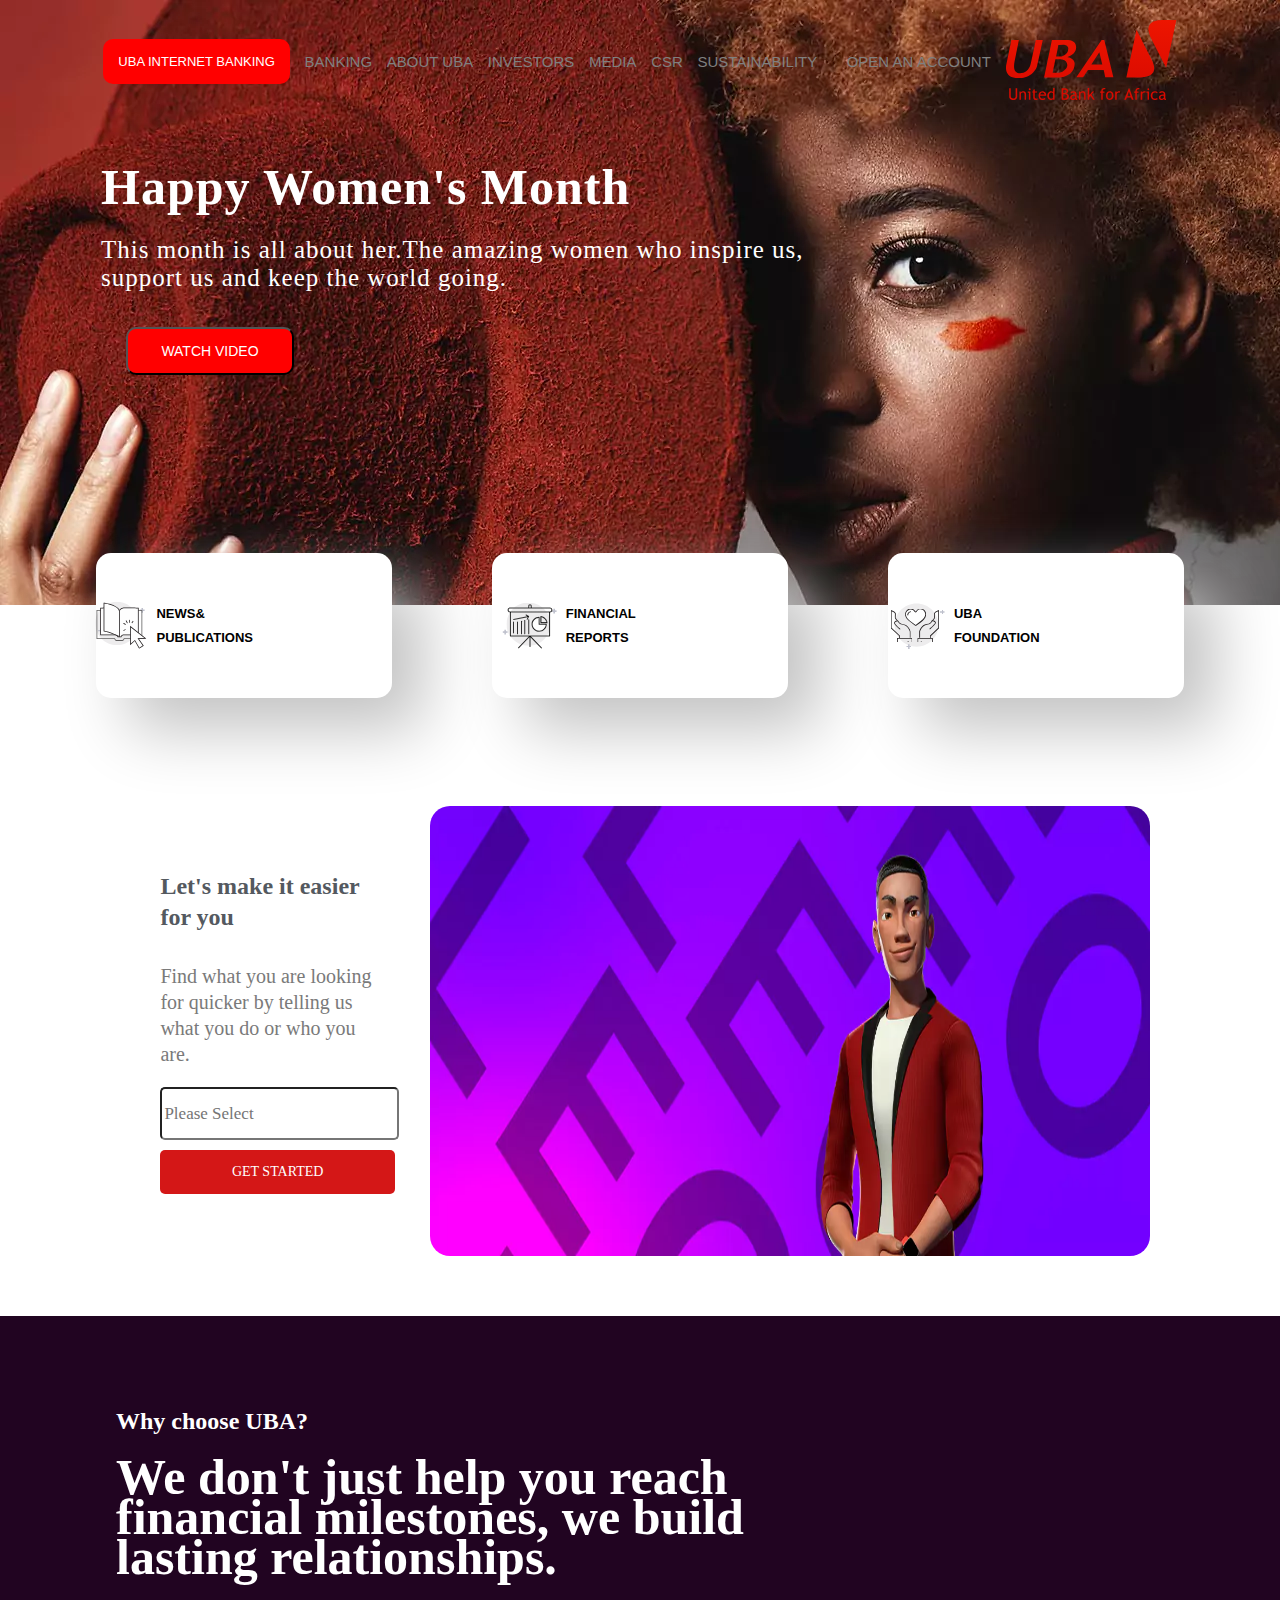
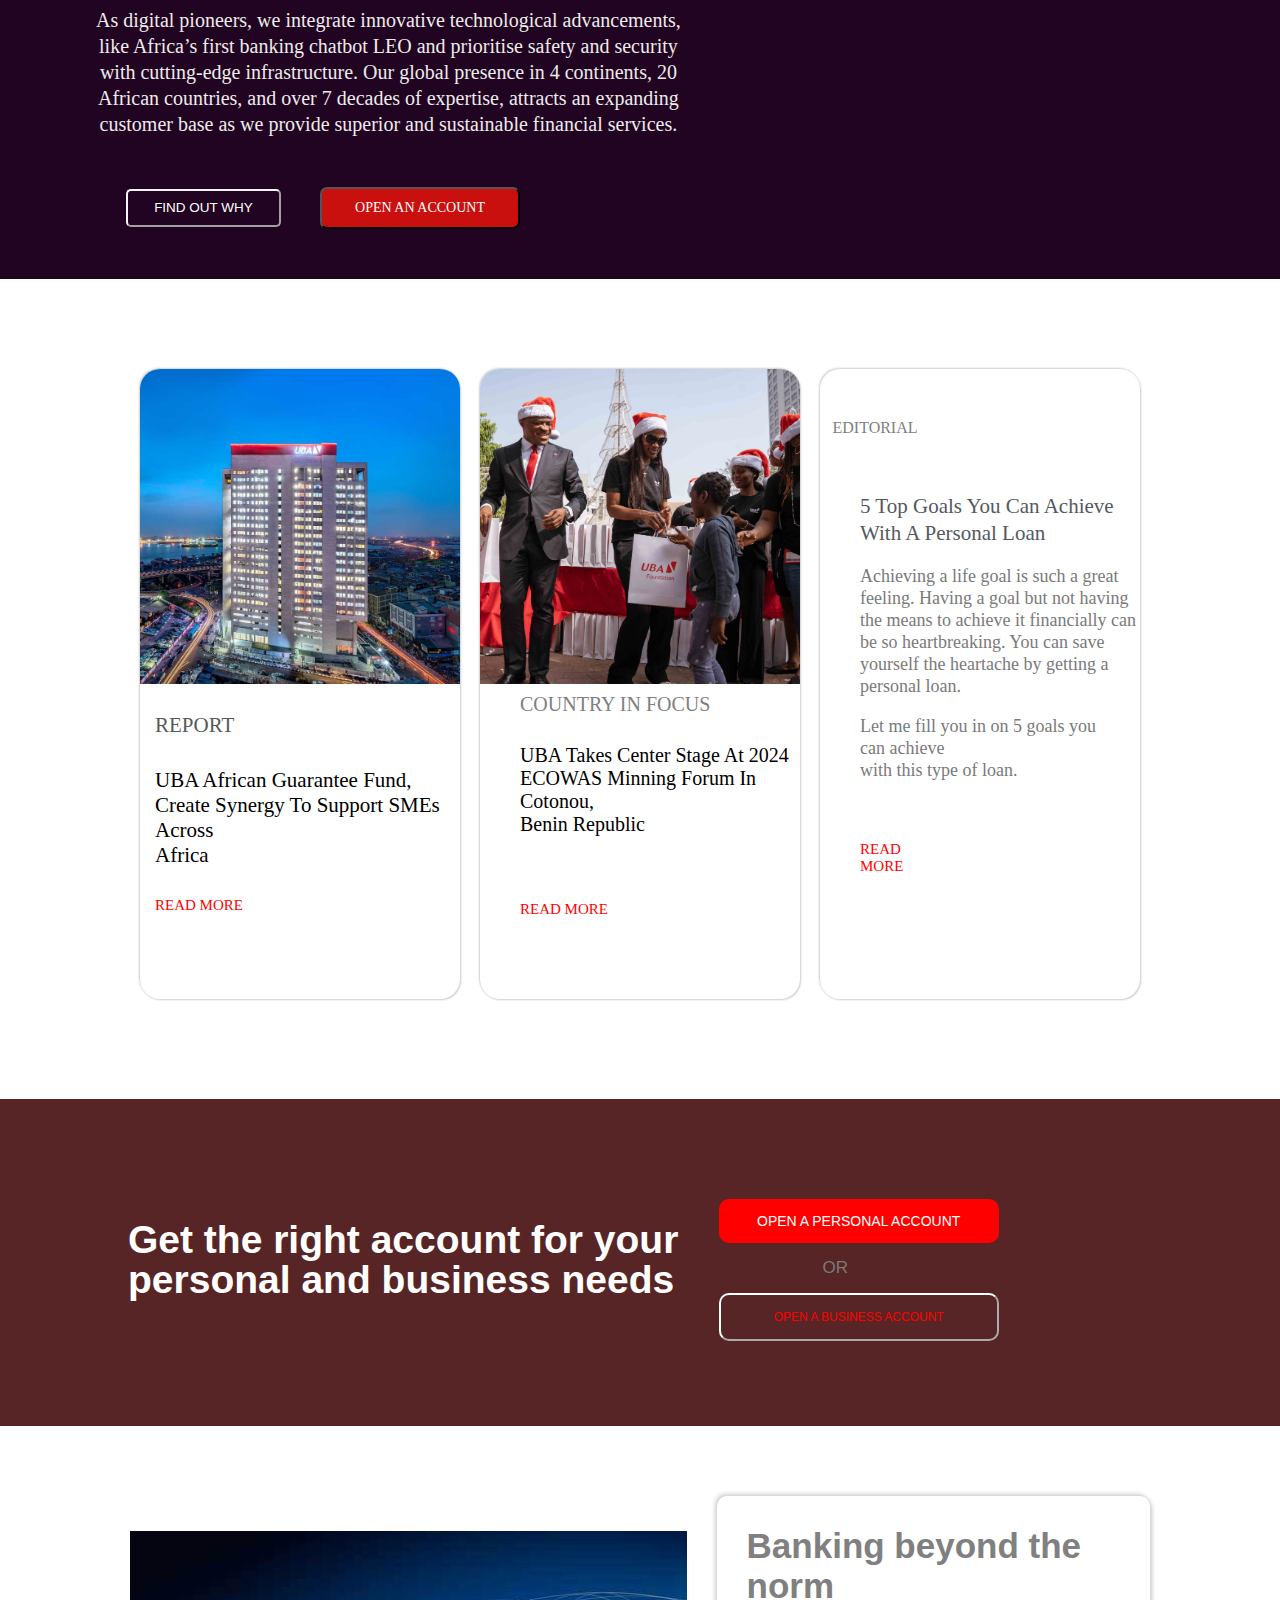
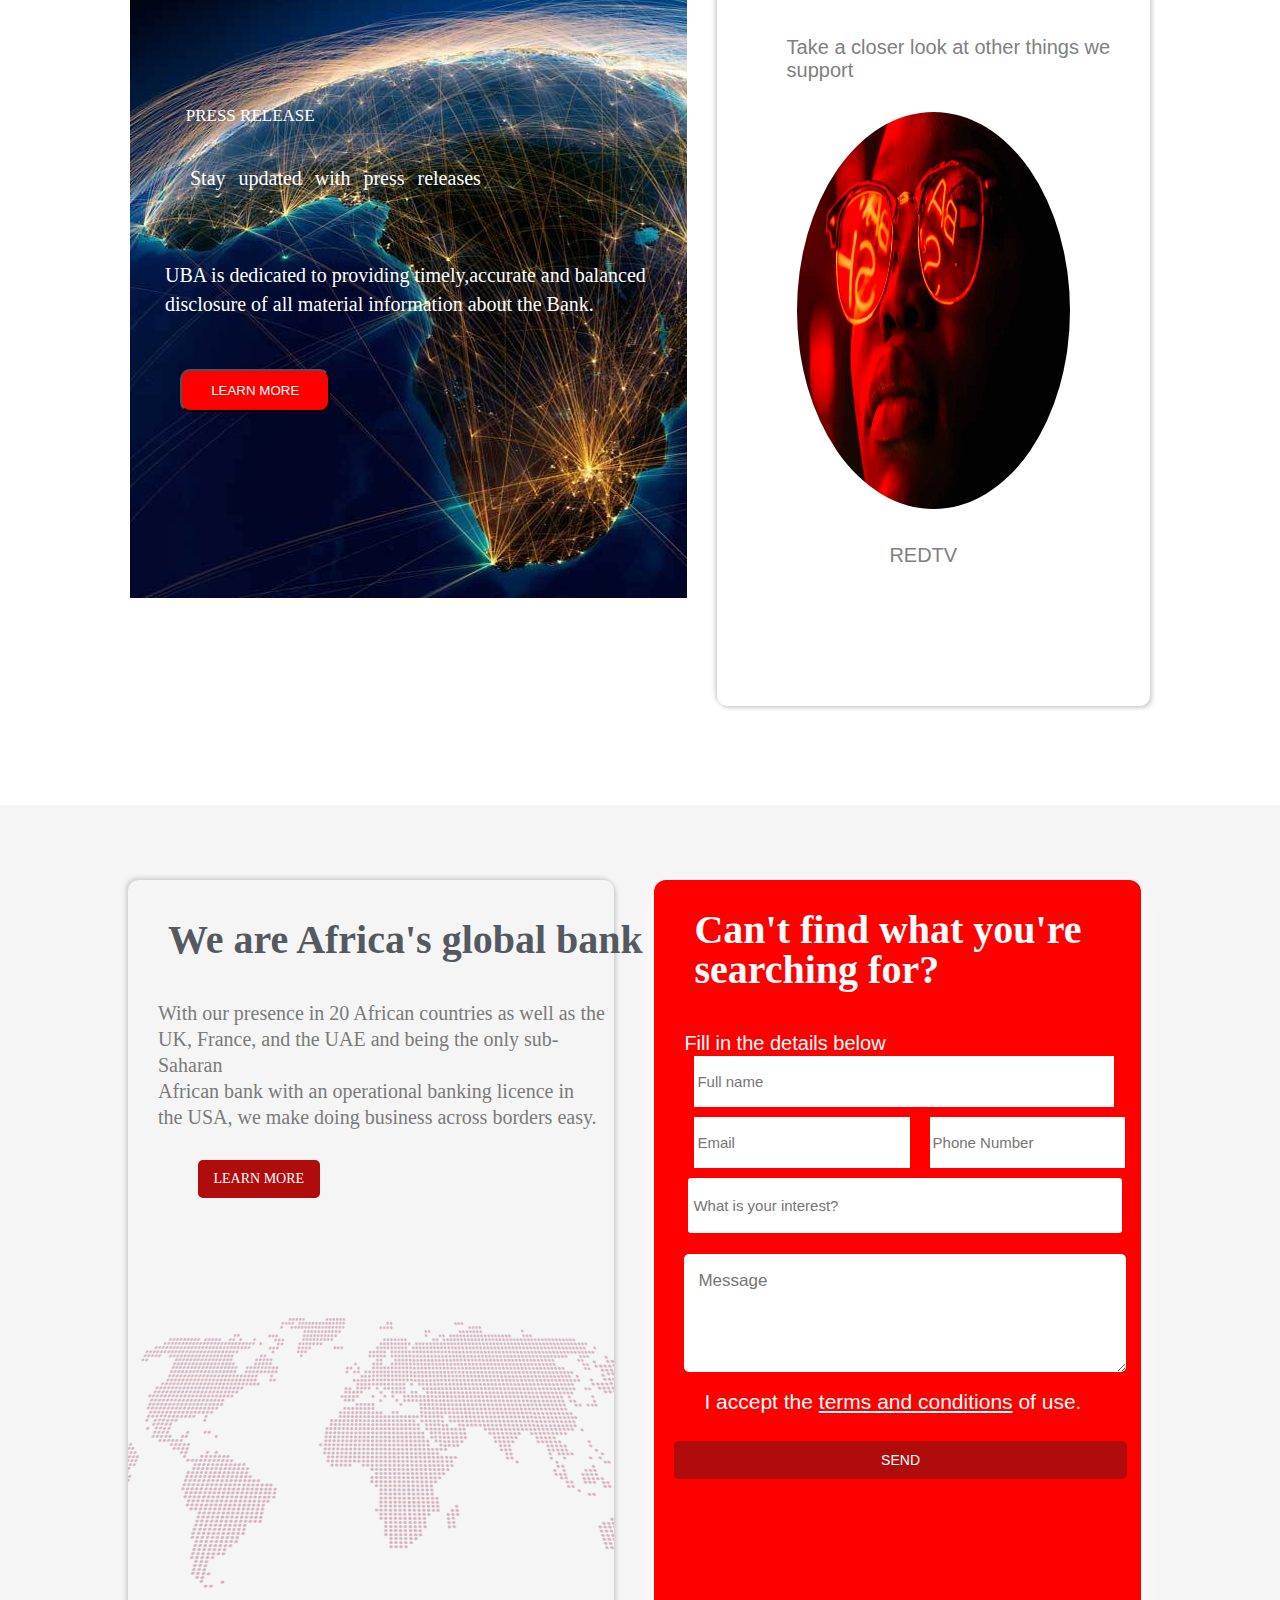
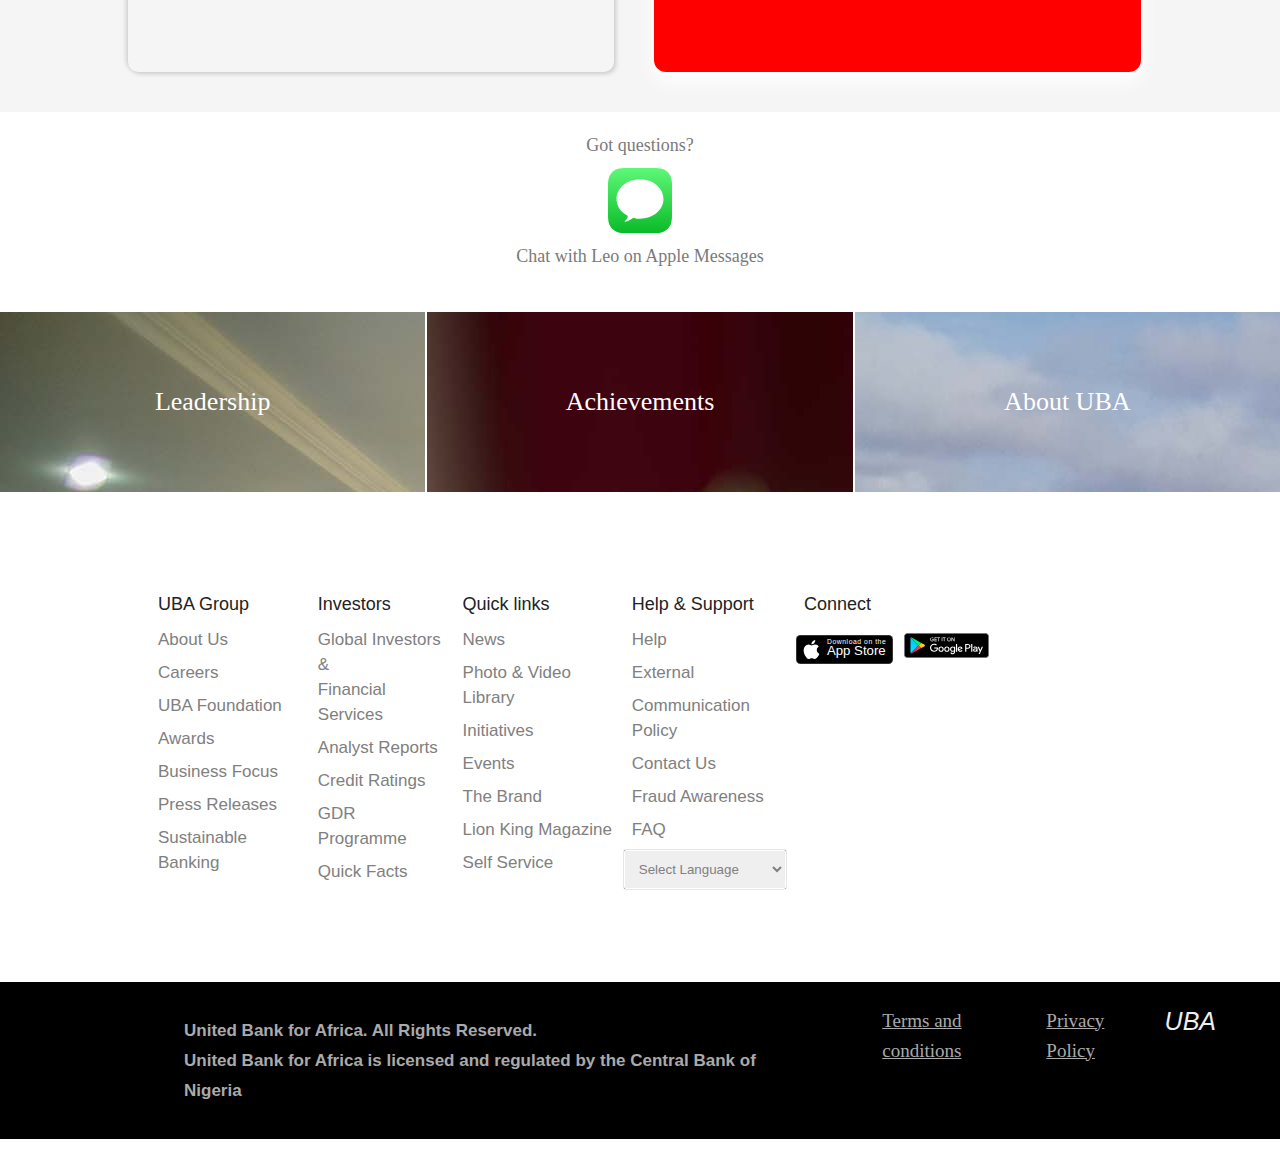
==== index.html @ 59a6efc4 "Uba Html Css full webpage" ====
<!DOCTYPE html>
<html lang="en">

<head>
    <meta charset="UTF-8">
    <meta name="viewport" content="width=device-width, initial-scale=1.0">
    <title>UBA WEBSITE</title>
      <link rel="stylesheet" href="./styles.css">
</head>


<body>
    
        <div class="container">
            <nav class="bav">
                <div class="navs">
                    <div class="internet">
                        <nav><a href="link 1"></a>UBA INTERNET BANKING</nav>
                    </div>
        
                    <div class="con1">
                        <nav><a href="link 2"></a>BANKING</nav>
                        <div class="per">
                            <p class="person">Personal Banking</p>
                            <p class="person">Digital Banking</p>
                            <p class="person">Energy Banking</p>
                            <p class="person">SME Banking</p>
                        </div>
                    </div>
        
                    <div class="con2">
                        <nav><a href="link 3"></a>ABOUT UBA</nav>
                        <div class="pop">
                            <p class="his">About UBA</p>
                            <p class="his">History</p>
                            <p class="his">Business Focus</p>
                            <p class="his">Awards and Achievements</p>
                            <p class="his">Strength and Alliances</p>
                            <p class="his">Service Charter</p>
                            <p class="his">Careers</p>
                        </div>
        
                    </div>
        
                    <div class="con3">
                        <nav><a href="link 4"></a>INVESTORS</nav>
                        <div class="pet">
                            <p class="not">Investors</p>
                            <p class="not">Global Investor services</p>
                            <p class="not">Financial Results</p>
                            <p class="not">CEO'S Overview</p>
                            <p class="not">Credit Ratings</p>
                            <p class="not">GDR Programme</p>
                        </div>
        
                    </div>
        
                    <div class="con4">
                        <nav><a href="link 5"></a>MEDIA</nav>
                        <div class="pat">
                            <p class="inn">Media</p>
                            <p class="inn">News</p>
                            <p class="inn">Blog</p>
                            <p class="inn">Press Releases</p>
                            <p class="inn">Events</p>
                        </div>
                    </div>
        
                    <div class="con6">
                        <nav><a href="link 7"></a>CSR</nav>
                        <div class="par">
                            <p class="las">Investors</p>
                            <p class="las">Global Investor services</p>
                            <p class="las">Blog</p>
                            <p class="las">Careers</p>
                            <p class="las">CEO'S Overview</CEO>
                        </div>
                    </div>
        
                    <div class="con7">
                        <nav><a href="link 8"></a>SUSTAINABILITY</nav>
                    </div>
                    <div>
                        <img src="./image/UBA Group Corporate Website _ Africa's Global Bank.html" alt="">
                    </div>
        
                    <div class="con8">
                        <nav class="tan"><a href="link 9"></a>OPEN AN ACCOUNT</nav>
                    </div>
        
                    <div><img src="./image/UBA-Logo.svg" alt=""></div>
        
                </div>
            </nav>
            <main>
                <div class="women">
                    <h1>Happy Women's Month</h1>
                    <p>This month is all about her.The amazing women who inspire us,<br>support us and keep the world going.
                    </p>
                </div>
                <button class="watch">WATCH VIDEO</button>
            </main>
        
        </div>
    <div class="grand">
        <div class="parent">
            <img src="./image/news.svg" alt="">
            <div class="news">NEWS& <br>PUBLICATIONS</div>

        </div>
        <div class="parent">
            <img src="./image/financial-reports.svg" alt="">
            <div class="news">FINANCIAL <br> REPORTS</div>
        </div>
        <div class="parent">
            <img src="./image/uba-foundation.svg" alt="">
            <div class="news">UBA <br> FOUNDATION</div>
        </div>
    </div>



    <section class="text">
        <div class="started">
            <h3>Let's make it easier for you</h3>
            <p>Find what you are looking for quicker by telling us what you do or who you are.</p>
            <input type="text" name="select" id="select" placeholder="Please Select">
            <button class="start">GET STARTED</button>
        </div>

        <div class="img">
            <img src="./image/leo-meta-verse.webp" alt="">
        </div>
    </section>

    <section>
        <div class="hero1">
            <div class="why">
                <h1>Why choose UBA?</h1>
                <h2>We don't just help you reach <br>financial milestones, we build <br> lasting relationships.</h2>
                <p>As digital pioneers, we integrate innovative technological advancements,<br> like Africa’s first
                    banking chatbot
                    LEO and
                    prioritise safety and security <br> with cutting-edge infrastructure. Our global presence in 4
                    continents, 20
                    <br> African
                    countries, and over 7 decades of expertise, attracts an expanding <br>customer base as we provide
                    superior and
                    sustainable
                    financial services.
                </p>
                <div class="buttons">
                    <button class="find">FIND OUT WHY</button>
                    <button class="open">OPEN AN ACCOUNT</button>
                </div>
            </div>
        </div>
    </section>


    <section>
        <div class="pics">
            <div class="box">
                <div class="practice">
                    <img src="./image/uba-house.jpg">
                    <p class="report">REPORT<br> <br></p>
                    <P>UBA African Guarantee Fund, Create Synergy To Support SMEs Across <br> Africa</P>
                    <p class="read">READ MORE</p>
                </div>
            </div>

            <div class="box">
                <div class="mobile">
                    <img src="./image/UBA-Foundation-2-scaled.jpg">
                    <p class="country">COUNTRY IN FOCUS <br> <br> </p>
                    <p>UBA Takes Center Stage At 2024 <br>ECOWAS Minning Forum In Cotonou,<br>Benin Republic</p>
                    <p class="read">READ MORE</p>
                </div>
            </div>

            <div class="box">
                <div class="top">
                    <p class="edit">EDITORIAL</p>
                    <br><br><br>
                    <h2>5 Top Goals You Can Achieve With A Personal Loan</h2>
                    <br>
                    <p class="fin">Achieving a life goal is such a great feeling. Having a goal but not having the means
                        to
                        achieve it financially can be so heartbreaking. You can save yourself the heartache by getting a
                        personal loan. </p><br>
                    <p class="fill">Let me fill you in on 5 goals you can achieve <br> with this type of loan.</p>
                    <p class="read1">READ MORE</p>
                </div>
            </div>
        </div>
    </section>
    <section class="area">
        <div class="Get">
            <p class="right">Get the right account for your <br> personal and business needs</p>

            <div class="personal">
                <button class="a">OPEN A PERSONAL ACCOUNT</button>
                <P class="or">OR</P>
                <button class="acc">OPEN A BUSINESS ACCOUNT</button>
            </div>
        </div>
    </section>

    <section class="release">
        <div class="pressbg">
            <div class="press">
                <p class="real">PRESS RELEASE</p>
                <br>
                <p class="Stay">Stay updated with press releases</p>
                <br><br>
                <p class="timely">UBA is dedicated to providing timely,accurate and balanced disclosure of all material
                    information about
                    the Bank.</p>
                <button class="more">LEARN MORE</button>
            </div>
        </div>
        <div class="b">
            <h4 class="norm">Banking beyond the norm</h4>
            <p>Take a closer look at other things we support</p>
            <img src="./image/UBA-section-inner-page-red-tv.jpg" alt="">
            <p class="radio">REDTV</p>

        </div>
    </section>

    <section class="global">
        <div class="Africa">
            <h4>We are Africa's global bank</h4>
            <p>With our presence in 20 African countries as well as the <br>UK, France, and the UAE and being the only
                sub-Saharan <br> African bank with an operational banking licence in <br>the USA, we make doing business
                across
                borders easy.</p>
            <button>LEARN MORE</button>
            <img style="margin-top: 100px;" src="./image/world-map-1024x1024-65afaeee948d9.webp">
        </div>

        <div class="searching">
            <h3>Can't find what you're searching for?</h3>
            <p>Fill in the details below</p>
            <input class="name" type="text" name="text" id="text" placeholder="Full name">
            <div class="inputs">
                <input class="email" type="email" name="email" id="email" placeholder="Email">
                <input class="number" type="number" name="number" id="number" placeholder="Phone Number">
            </div>
            <input class="interest" type="text" name="interest" id="interest" placeholder="What is your interest?">
            <textarea class="message" name="message" id="message" cols="30" rows="10" placeholder="Message"></textarea>

            <div class="conditions">
                <p>I accept the <span>terms and conditions</span> of use. </p>
                <button>SEND</button>
            </div>
        </div>
    </section>

    <section>
        <div class="chat">
            <div class="got">
                <p>Got questions?</p>
                <img class="Mes" src="./image/Messages-for-Business-Icon.svg" alt="">
                <p>Chat with Leo on Apple Messages</p>
            </div>
        </div>
    </section>
    <section class="boxes">


        <div class="leader">
            <p class="dis">Leadership</p>
            <p class="lead">Discover more</p>
        </div>

        <div class="achieve">
            <p class="ach">Achievements</p>
            <p class="cover">Discover more</p>
        </div>

        <div class="abt">
            <p class="bout">About UBA</p>
            <p class="ore">Discover more</p>
        </div>
    </section>

    <footer>
        <div class="list">
            <ul>
                <li class="bold">UBA Group</li>
                <li>About Us</li>
                <li>Careers</li>
                <li>UBA Foundation</li>
                <li>Awards</li>
                <li>Business Focus</li>
                <li>Press Releases</li>
                <li>Sustainable Banking</li>
            </ul>

            <ul>
                <li class="bold">Investors</li>
                <li>Global Investors & <br> Financial Services</li>
                <li></li>
                <li>Analyst Reports</li>
                <li>Credit Ratings</li>
                <li>GDR Programme</li>
                <li>Quick Facts</li>
            </ul>

            <ul>
                <li class="bold">Quick links</li>
                <li>News</li>
                <li>Photo & Video Library</li>
                <li>Initiatives</li>
                <li>Events</li>
                <li>The Brand</li>
                <li>Lion King Magazine</li>
                <li>Self Service</li>
            </ul>
            <ul>
                <li class="bold">Help & Support</li>
                <li>Help</li>
                <li>External</li>
                <li>Communication Policy</li>
                <li>Contact Us</li>
                <li>Fraud Awareness</li>
                <li>FAQ</li>

                <select name="q1">
                    <option>Select Language</option>
                    <option>Chinese (Simplified)</option>
                    <option>English</option>
                    <option>French</option>
                    <option>Portugese</option>
                    <option>Spanish</option>
                    <option>Swahili</option>
                </select>
                </li>
            </ul>

            <ul
              class="bold">
                <li>Connect</li>
                <img src="./image/Apple-Store.svg" alt="">
                <img src="./image/uba-google-play-store.svg" alt="">
                </ul>
        </div>
    </footer>
    </div>
    <section class="bg">
        <div class="reserve">
            <div class="right">
                <p>United Bank for Africa. All Rights Reserved.</p>
                <p>United Bank for Africa is licensed and regulated by the Central Bank of Nigeria</p>
            </div>
            <div class="policy">
                <p>Terms and conditions</p>
                <p>Privacy Policy</p>
                <h1><i>UBA</i></h1>
            </div>
        </div>

    </section>

</body>


<div>
    <div class="bok">
    </div>
    <div class="bog"></div>
    <div class="bod"></div>
    <div class="boa"></div>
</div>

</html>
---- styles.css ----
*{
    margin: 0;
    padding: 0;
}

.container{
    /* max-width: 85%;
    margin: 0 auto; */
    /* border-top: 4px solid white; */
     /* border-bottom: 4px solid white; */

     padding-bottom: 200px;
   background-image: url(./image/uba-this-is-africa.webp);
}
    /* psuedo classes */
    .con1 :hover{
    color: red;
    /* text-decoration: underline; */
    }
    .con2 :hover{
    color: red;
    /* text-decoration: underline; */
    }
    .con3 :hover{
    color: red;
    /* text-decoration: underline; */
    }
    .con4 :hover{
    color: red;
    /* text-decoration: underline; */
    }
    .con5 :hover{
    color: red;
    /* text-decoration: underline; */
    }
    .con6 :hover{
    color: red;
    /* text-decoration: underline; */
    }
    .con7 :hover{
    color: red;
    /* text-decoration: underline; */
    }
    .con8 :hover{
    color: red;
    /* text-decoration: underline;   */
    }
    .women h1:hover{
        color: red;
    }

.navs{
 display: flex;  
 justify-content: space-around; 
 align-items: center;
 color: grey;
 margin-top: 40px;
 font-size: 15px;
 font-family: 'Trebuchet MS', 'Lucida Sans Unicode', 'Lucida Grande', 'Lucida Sans', Arial, sans-serif;
 max-width: 85%;
 margin: 0 auto;
 padding-top: 20px;
 width: 100%;
}

.bav{
 /* background-color: white; */
}

.internet{
    background-color: red;
    padding: 15px;
    border-radius: 10px;
    height: 3%;
    /* width: 10px; */
    color: white;
    font-size: 13px;
    font-family: Arial;
}
.uba{
   /* background-color: red;*/
   color: red;
   font-size: 30px;
}
.women{
    display: flex;
    justify-content: space-around;
    align-items: first- baseline;
    flex-direction: column;
    color: white;
    /* color: white; */
    /* margin: 10px; */
    padding: 5px;
    font-size: 25px;
    letter-spacing: 1px;
    /* font-weight: 50px; */
    gap: 20px;  
}
.women h1{
    padding-top: 50px;
}
main{
    margin-top: 300px;
     max-width: 85%;
     margin: 0 auto;
}
.watch{
    margin: 30px;
    padding: 14px 9px;
    color: white;
    background-color: red;
    /* height: 40px; */
    width: 12em;
    border-radius: 10px;
    font-size: 14px;
}
.grand{
    display: flex;
    justify-content: center;
    align-items: center;
    /* height: 30dvh; */
    max-width: 85%;
    margin: auto;
    gap: 100px;
    position: relative;
    top: 48px;


} 
.parent{
    display: flex;
    justify-content: center;
    align-items: center;
    background-color: white;
    width: 30%;
    height: 20%;
     border-radius: 10px;
     padding: 5px;
     margin-top: -100px; 
     font-size: 15px;
     font-family: Arial, Helvetica, sans-serif;
}
.parent img{
    width: 25%;
    margin-right: 0px;
    font-style: normal;
    font-size: 0;
    line-height: 0;
    font-weight: 400;
    font-family: Roboto,sans-serif;
    color: rgb(0, 0, 0);
}
.parent div{
    margin-right: 150px;
    font-size: 13px;
    font-weight: 600;
    line-height: 24px;
    font-style: normal;
    font-family: sans-serif;
}
.started{
    display: flex;
    justify-content: center;
    align-items: flex-start;
    flex-direction: column;
    font-size: 30px;
    margin-left: 90px;
    margin-top:100px;
}
.started h3{
    padding-bottom: 30px;
    font-size: 24px;
    font-weight: 600;
    line-height: 31px;
    font-family: Encode sans-serif;
    color: rgb(84, 89, 95);
    /* font-size: 40px; */
    /* color: grey; */
}
.started p{
    font-size: 20px;
    font-weight: 400;
    font-style: normal;
    line-height: 26px;
    font-family: Roboto sans-serif;
    color: rgb(122 122 122);
}
.started input{
    font-size: 17px;
    font-style: normal;
    font-weight: 400;
    line-height: 26px;
    font-family: Roboto sans-serif;
    color: rgb(119 119 119);
    background-color: transparent;
    width: 105%;
    padding:2px;
    margin-top: 20px;

}
.started button{
    background-color: rgb(212, 23, 23);
    color: white;
    padding: 15px;
    padding-left: 5px;
    padding-right: 5px;
    width: 107%;
    border-radius: 5px;
    border: none;
    margin-right:15px;
    margin-bottom: 1px;
    font-size: 14px;
    line-height: 14px;
    font-weight: 400;
    font-style: normal;
    font-family: Roboto;
    color: rgb(255, 255, 255);

}
.img img{
    display: flex;
    justify-content: flex-end;
    align-items: center;
    width: 45rem;
    height: 50vh;
    border-radius: 20px;
    margin-top: 20%;
    margin-bottom: 60px;
    margin-right: 60px;
}
.text{
    display: flex;
    justify-content: center;
    align-items: center;
    max-width: 89%;
    margin:  auto;
    gap: 50px;
    /* margin-bottom: 30px; */


    
}
 input{
 width: 20%;
 height: 5vh;
 padding: 12px;
 margin-bottom: 10px;
border-radius: 5px;
color: white;
background-color: transparent;

}

.parent{
    
 /* padding: 30px; */
     background-color: white; 
    width: 60%;
     height: 15dvh;
     /* border: 10px;  */
     /* box-shadow: 0px 10px 20px black; */
     /* border-radius: 50px; */
/* background: #e0e0e0; */
box-shadow:  32px 32px 64px #c3c3c3;
     border-radius: 15px;
}
.why{
    display: flex;
    justify-content: flex-start;
    align-items: flex-start;
    flex-direction: column;
    /* background-color: black; */
    color: white;
    max-width: 85%;
    margin: 0 auto;
}
.hero1{
    background-color: rgb(33, 4, 33); 
    /* margin-top: 80px; */
}
.why h1{
    margin: 20px;
    margin-top: 90px;
  font-family: Encode sans-serif;
  font-size: 24px;
  line-height: 31px;
  color: rgb(255, 255, 255);
  font-weight: 600;

  

}
.why h2{
  margin: 20px; 
  font-size: 40px;
  font-family: Encode sans-serif;
  margin-top: 10px;
  font-style: normal;
  font-size: 50px;
  line-height: 40px;
  font-weight: 600;
  color: 
rgb(255, 255, 255);
/* margin-bottom: 30px; */
margin-top: 0px;
}
.why p{
    font-size: 20px;
    text-align: center;
    font-family: Roboto sans-serif;
    margin-top: 10px;
    font-style: normal;
    font-size: 20px;
    line-height: 26px;
    font-weight: 400;
    color: rgb(237, 235, 235);
    /* margin-bottom: 30px; */
}
/* psuedo classes */
/* .why h2 ::first-letter{
font-size: 50px;
color: white;
} */
  .buttons{
    display: flex;
    align-items: center;
    justify-content: center;
    flex-direction: row;
}


    .find{
        color: white;
        background-color: transparent;
        border-radius: 5px;
        padding: 10px;
        border-color: whitesmoke;
        margin:30px;
        /* gap: 50px; */
        width: 155px;
        line-height: 14px;
        font-size: 13.5px;
        /* font-family: Roboto sans-serif; */
        font-weight: 400;
        font-style: normal;

    
    }
    .open{
        color: white;
        background-color: rgb(202, 15, 15);
        border-radius: 7px;
        padding: 11px;
         margin: 50px;
        margin-left: 9px;
        width: 200px;
         font-size: 14px;
         font-weight: 400;
         font-family:Roboto sans-serif;
         font-style: normal;

    }
    .pics{
        display: flex;
        justify-content: center;
        margin-top: 90px;
        gap: 20px;
    }
    .cont1{
        width: 90%;
        height: 80dvh;
        display: flex;
        align-items: center;
        justify-content: center;
        gap: 20px;
        background-color: green;
        border-radius: 70px; 
        margin: 20px; 
        padding: 20px;
    }
    .cont2{
        width: 100%;
        height: 80dvh;
        background-color: green;
        border-radius: 30px;
        gap: 50%;
        margin: 20px;
        padding: 20px;
    }

        .practice img{
          width: 100%;
        height: 35vh;
           object-fit: cover;
        object-position: center;  
        }
        .practice .read{
            font-size: 15px;
            font-family: Encode sans-serif;
            margin-top: 20px;
        }
        .mobile .read{
          font-size: 15px;
            font-family: Encode sans-serif;
            margin-top: 60px;  
        }
     
    .avatar img{
        width: 100%;
        height: 20vh;
    }
    .mobile img{
        width: 100%;
        height: 35vh;
        object-fit: cover;
        object-position: center;
    } 
   .box{
    width: 25%;
    height: 70vh;
    background-color:white;
    border-radius: 20px;
box-shadow:        1px 1px 2px #cccccc,
             -1px -1px 2px #d0d0d0;

    overflow: hidden;
    margin-bottom: 100px;
   }
   .practice p{
    margin-left: 15px;
    font-size: 21px;
    line-height: 25px;
    padding-top: 5px;
    color: rgb (51 51 51);
   }
   .report{
    color: rgb(85 89 92);
    /* color: green; */
    font-size: 12px;
    /* font-weight: 400; */
    /* line-height: 13px; */
    /* font-family: Encode sans-serif; */
    margin-top: 20px;
   }
   .read{
    color: red;
    margin-top: 60px;
    margin-right: 90px;
   }
   .read1{
    /* margin-bottom: 60px; */
    color: red;
    margin-right: 200px;
    font-size: 15px;
     font-family: Encode sans-serif;
            margin-top: 60px
   }
   .country{
    color: grey;
   }
   .mobile p{
    margin-left: 40px;
    padding-top: 5px;
    font-size: 20px;
   }
   .top{
    display: flex;
    justify-content: center;
    align-items: center;
    flex-direction: column;
    margin-left:40px ;
    margin-top: 30px;
   }
   .edit{
    color: grey;
    margin-right: 250px;
    margin-top: 20px;
   }
   .top h2{
    font-size: 23px;
    margin-right: 10px;
    margin-top: 2px;
    font-size: 21px;
    font-weight: 500;
    line-height: 27px;
    color: rgb(84, 89, 95);
   }
   .fin{
    font-size: 18px;
    padding-right: -10px;
    font-weight: 400;
    font-style: normal;
    line-height: 22px;
    font-family: Encode sans-serif;
    color: rgb(122 122 122);
   }
   .fill{
    margin-right: 40px;
    padding: -30px;
    font-weight: 400;
    font-style: normal;
    line-height: 22px;
    font-family: Encode sans-serif;
    color: rgb(122 122 122);
    font-size: 18px;
   }
   .Get{
        display: flex;
        justify-content: space-between;
        align-items: center;
    width:   80%;
    margin: auto;
    padding: 80px;

   }
   .area{
    background-color: rgb(87, 37, 37);
    padding-bottom: 5px;
    line-height: 14px;
    font-family: Roboto, sans-serif;
    font-size: 14px;
   }
   .right{
    font-size: 14px;
     font-family: "Encode Sans", sans-serif;
   font-size: 39px;
    color: white;
    line-height: 40px;
    color: rgb(255, 255, 255);
    font-weight: 600;
    

   }

   .personal{
    /* display: flex; */
    /* justify-content: center; */
    /* align-items: end; */
    /* flex-direction: column; */
    margin-right: 200px;
    text-align: center;
    padding-top: 20px;
    
    
   }
   .a{
    color: rgb(255, 255, 255);
    background-color: red;
    font-family:Roboto, sans-serif;
    font-size: 14px;
    font-weight: 400;
    line-height: 14px;
    width: 120%;
    padding: 15px;
    border-radius:10px ;
    border: none;
   }
   .acc{
    color: red;
    background-color: transparent;
    padding: 15px;
    width: 120%; 
    border-radius: 10px;
    border-color: white;
    font-family: Roboto, sans-serif;
    font-style: normal;
    font-size: 12px;
    font-weight: 400;
   }
   .or{
    text-align: center;
    display: flex;
    align-items: center;
    justify-content: center;
    padding-left: 110px;
    padding: 12px;
    color: rgb(122,122,122);
    font-size: 20px;
   font-family: Roboto, sans-serif;
   font-style: normal;
   font-size: 17px;
   line-height: 26px;
   font-weight: 400;
   }
   .press{
    background-image: url(./image/Exceptional-support-in-accessing-finance-across-Africa-1.jpg);
    background-repeat: no-repeat;
    /* background-position: relative; */
    width: 80%;
    height: 90dvh;
    /* padding-bottom: 40px; */
    margin-left: 130px;
    /* padding-top: 30px; */
    margin-top:-160px;
    color: rgb(255, 255, 255);
    font-size: 17px;
    line-height: 29px;
    font-weight: 500;
    font-style: normal;

   }
   .b{
     width: 35%;
    height: 90dvh;
    background-color:white;
    margin-right: 130px;
     box-shadow:  2px 2px 4px #cccccc,
             -2px -2px 4px #d0d0d0;

     background-repeat: no-repeat;
     border-radius: 10px;
     margin-top: 70px;
     margin-bottom: 99px;
   }
    .release{
        display: flex;
        justify-content: center;
        align-items: center;
        gap: 20px;
        /* color: rgb(42, 2, 2); */
        
    }
    .pressbg{
       width: 45em;
    height: 50vh;
    /* background-color: red;  */
    /* /* padding: 5px; */
    }
    .real{
        padding-top: 170px;
        margin-left: 10%;
    }
    .Stay{
        padding-top: 5px;
        margin-left: 60px;
        font-size: 20px;
        word-spacing: 8px;
    }
    .timely{
        margin-left: 35px;
        padding-top: 10px;
        font-size: 20px;
    }
    .more{
        margin-left: 50px;
        margin-top: 50px;
        padding: 12px;
        width: 27%;
        background-color: red;
        color: white;
        border-radius: 10px;
    }
    .norm{
    font-size: 35px;
    margin-left: 30px;
    margin-top: 30px;
    color: gray;
    font-family: Arial;
    }
    .b p{
        margin-top: 30px;
        margin-left: 70px;
        font-size: 20px;
        font-family: Arial;
        color: gray;
    }
    .b img{
        width: 63%;
        margin-left: 80px;
        border-radius: 150%;
        height: 49%;
        position: relative;
        margin-top: 30px;
        align-items: center;
        justify-content: center;
    }
    .radio{
        /* margin: 19px; */
        text-align: center; 
        margin-right: 90px;  
        margin-bottom: 800px;
        font-size: 24px;
        font-weight: 500;
        line-height: 24px;
        font-style: normal;
        font-family: Encode Sans, sans-serif;
        color: rgb(84, 89, 95);

    }
    .Africa{
         width: 38%;
         height: 88vh;
    /* background-color:white; */
    /* margin-right: -1%;    */
    /* margin-left: 160px; */
     box-shadow:  2px 2px 4px #cccccc,
             -2px -2px 4px #d0d0d0;
     margin-left:10%;
     border-radius: 10px;
     margin-top: 75px;
     /* margin-bottom: 100px; */
    }
    .Africa img{    
        height: 30vh;
        width: 100%;
        border-radius:10px; 
        /* margin-top: 90px; */
        /* box-shadow:  2px 2px 4px #cccccc,
             -2px -2px 4px #d0d0d0; */
             /* margin-top: 60px; */

    }
    .Africa h4{
    width: 100%;
    margin: auto 0;
    padding: 40px;
    font-size: 40px;
    color: rgb(84,89,95);
    font-family: Encoda;
    font-style: normal;
    font-weight: 600;
    line-height: 40px;
    }
    .Africa p{
    margin-left: 30px;
    font-size: 20px;
    font-weight: 400;
    line-height: 26px;
    color: rgb(122, 122, 122);
    font-family: Roboto sans-serif;
    }
    .Africa button{
    margin-left: 70px;
    margin-top: 30px;
    margin-bottom: 20px;
    padding: 12px;
    width: 25%;
    border: none;
    background-color: rgb(176, 12, 12);
    color: white;
    border-radius: 5px;
    font-size: 14px;
    line-height: 14px;
    font-weight: 400;
    font-style: normal;
    font-family: Roboto sans-serif;
    }
    .searching{
        width: 38%;
        height: 88dvh;
        background-color: red;
        color: white;
        box-shadow:0px 10px 20px;
        margin-right: 200px;
        margin: 40px;
        margin-top: 75px;
        border-radius: 12px;  
    }
    .searching h3{
        /* margin: 40px; */
        margin-left: 40px;
        margin-top: 30px;
        font-size: 40px;
        font-family: Encode sans-serif;
        font-style: normal;
        line-height: 40px;
    }
    .searching p{
        margin-top: 40px;
        margin-left: 30px;
        font-family: Roboto,sans-serif;
        font-weight: 400;
        line-height: 26px;
        font-size: 20px;
        color: rgb(255, 255, 255);
    }
    .global{
    display: flex;
    /* align-items: center; */
    /* justify-content: center; */
      background-color: whitesmoke;
      /* height: 120vh; */
    
    }
    .name{
        width:85% ;
        margin-left: 40px;
        margin-right: 40px;
        background-color: white;
        padding: 3px;
        border: none;
        border-radius: 0;
        font-style: normal;
        font-size: 15px;
        font-weight: 400;
        line-height: 24px;
        color: rgb(122, 122, 122) ;
        /* font-family: Roboto sans-serif;   */
    }
    .email{
        width: 43%;
        margin-left:40px ;
        background-color: white;
        border: none;
        border-radius: 0;
         font-style: normal;
        font-size: 15px;
        font-weight: 400;
        line-height: 24px;
        color: rgb(122, 122, 122) ;
        padding: 3px;
        /* font-family: Roboto sans-serif;   */
        /* margin-right: 60px; */
    }
    .number{
       width: 39%;
        margin-left: 20px ;
        background-color: white;
        border: none;
        border-radius: 0; 
         font-style: normal;
        font-size: 15px;
        font-weight: 400;
        line-height: 24px;
        color: rgb(122, 122, 122) ;
        padding: 3px;
        /* font-family: Roboto sans-serif;   */ 
    }
    .inputs{
        display: flex;
        /* margin-right: 100px; */
    }
    .interest{
        width: 87%;
        margin-left: 34px;
        background-color:white;
        margin-right: 5px;
        margin-bottom: 20px;
        font-size:15px ;
        color: grey;
        border: none;
        padding: 5px;
        border-radius: 3px;
    }
    .message{
        width: 85%;
        margin-left: 30px;
        /* margin-right: 10px; */
        padding: 20px 10px;
        background-color: white;
        margin-top: 1px;
        height: 10dvh;
        border-radius: 5px;
        border: none;
        padding: 14px;
        height: 10dvh;
        font-size: 17px;
        font-family: Roboto,sans-serif;
        font-weight: 400;
        line-height: 26px;
        color:gray;
    }
    .conditions p{
        margin-top: 10px;
        margin-left: 50px;
        font-family: Roboto,sans-serif;
        line-height: 32px;
        font-size: 21px;
        font-weight: 400;
        color: white;
    }
    .conditions span{
        text-decoration: underline;
    }
    .conditions button{
        background-color: rgb(176, 12, 12);
        color: white;
        margin-top: 23px;
        margin-left: 20px;
        /* padding: 40px; */
        width: 93%;
        padding: 10px;
        border-radius: 5px;
        padding:12px;
        border: none;
        font-family: Roboto, sans-serif;
        font-size: 14px;
        font-weight: 400;
        line-height: 14px;
        font-style: normal;
        color: rgb(255, 255, 255);
    }
    .got{
        display: flex;
        justify-content: center;
        align-items: center;
        flex-direction:column;
        margin-top: 40px;
        gap: 10px;
        font-family: Roboto sans-serif;
        font-weight: 400;
        font-size: 18px;
        line-height: 26px;
        font-style: normal;
        color: rgb(122, 122, 122);
        margin-top: 20px;
    }
    .Mes{
        width: 5%;

    }
    .chat{  
    height: 90px;
    }
    .leader{
        width: 35%;
        height: 20vh;
        background-image: url(./image/UBA-Leadership-header2-1.jpg);
        background-color:  rgb(213, 27, 27);
        color: white;
        display: flex;
        flex-direction: column;
        gap: 20px;
        align-items: center;
        justify-content: center;
        font-family: Encode sans-serif;
        font-weight: 500;
        line-height: 26px;
        font-size: 26px;
        font-style: normal;
        color: (255, 255, 255);
         transition: 5s ease-in-out ;
         
      
    }
    .leader .lead{
        font-size: 20px;
         font-family: Encode sans-serif;
         display: none;
         border-top: 1px solid white;
         line-height: 50px;

    }
    .leader:hover .lead{
      display: flex;
      /* background-color:blue; */
      
    }

    .achieve{
         width: 35%;
        height: 20vh;
        background-image:url(./image/UBA-Group-Achievements.jpg);
         color: white;
         /* background-color: rgb(213, 27, 27) ; */
         display: flex;
        align-items: center;
        justify-content: center;
        font-family: Encode sans-serif;
        font-weight: 500;
        line-height: 26px;
        font-size: 26px;
        font-style: normal;
        color: (255, 255, 255);
        flex-direction: column;
        gap: 20px;
    }
    .achieve .cover{
        display: none;
        font-size: 20px;
        font-family: Encode sans-serif;
        border-top: 1px solid white;
        line-height: 50px;
    }
   .achieve:hover .cover{
    display: flex;
          
            
        }
    .abt{
         width: 35%;
        height: 20vh;
        background-image: url(./image/UBA-Header-inner-page-about-uba.jpg);
        background-color: rgb(213, 27, 27);
         color: white;
          display: flex;
        align-items: center;
        justify-content: center;
        font-family: Encode sans-serif;
        font-weight: 500;
        line-height: 26px;
        font-size: 26px;
        font-style: normal;
        color: (255, 255, 255);
        flex-direction: column;
        gap:20px;
    }
    .abt .ore{
        display: none;  
        font-size: 20px;
        font-family: Encoda sans-serif;
        border-top: 1px solid white;
        line-height: 50px;
    }
    .abt:hover .ore{
        display: flex;
    }

    .boxes{
        display: flex;
        justify-content: center;
        align-items: center;
        gap: 2px;
       height: 40dvh;
    }
 .boxes p{
        display: hidden;
    }
    .list{
        display: flex;
        /* align-items: center; */
        justify-content: space-around;
        font-family: Roboto, sans-serif;
        font-size: normal;
        line-height: 25px;
        font-size: 17px;
        font-weight: 400;
        color: grey;
         margin-bottom: 90px;
         margin-left: 150px;
    
    }
    .list li{
        list-style-type: none;
        margin: 8px;
        
    }
    .bold{
        font-size: 18px;
        font-family: Roboto, sans-serif;
        font-weight: 400;
        font-style: normal;
        line-height: 29px;
        color: rgb(34,34,34);
    }
    .bold img{
        width: 20%;
        text-decoration: none;
        /* margin-top: 25px; */
    }
     .list select{
        padding: 10px;
        border-color: white;
        /* box-shadow: ; */
        color: grey;
        border-radius: 2px;
       box-shadow:0px 0px 1px black;
    }
    


    .reserve{
        /* background-color: grey; */
        /* height: 20vh; */
        display: flex;
        justify-content: space-between;
        align-items: center;
        /* flex-direction: column; */
        padding: 20px 0;
        width: 90%;
        height: 13vh;
        margin: auto;
        font-style: normal;
        font-family: Roboto sans-serif;
        line-height: 30px;
        font-size: 20px;
        font-weight: 400;
        color: rgb(170 170 170);
        /* border-bottom: 90px; */
        /* border-bottom-color: white; */
    }
    
    .bg{
        background-color: black;
        margin-bottom: 25px;
    }
    .policy{
        display: flex;
        justify-content: end;
        align-items: space-between;
        gap: 20px;
        color:grey;
        font-size: 19px;
        font-style: normal;
        font-weight: 400;
        line-height: 30px;
        font-family: Roboto sans-serif;
         
    }
    .policy p{
        text-decoration: underline;
        color:rgb(170 170 170) ;
        margin-bottom: 50px;
    }
    .policy h1{
        color: rgb(238, 238, 238);
        /* margin: 0.0 px; */
        font-size: 25px;
        font-style: normal;
        font-weight: 400;
        font-family: Arial, Helvetica, sans-serif;

    }
    .reserve .right{
        font-size: 17px;
        margin-left: 90px;
        padding: 30px;
        margin: 90px;
        line-height: 30px;
        color: rgb(170 170 170);
    }
    /* psuedo classes */
        .all :hover{
            color: grey;

        }
/* .bok{
    background-color: grey;
    width: 100%;
    height: 780dvh; */

     .con1 .person {
        display: none;
        background-color: black;
        color: white;
        width: 100%;
        /* height: 5dvh; */
        line-height: 40px;
        /* font-size: 90px; */
        padding:6px ;
        position: absolute;
     }



     .per{
        position: relative;
     }
     .pop{
        position: relative;
     }
     .pet{
        position: relative;
     }
     .pat{
       position: relative; 
     }
     .par{
        position: relative;
     }


     
     .con1:hover .person {
        display: block;
    }
    .con2 .his{
        display: none;
         background-color: black;
        color: white;
        width: 100%;
        /* height: 5dvh; */
        line-height: 40px;
        padding: 6px;
        position: absolute;
    }
    .con2:hover .his{
       display: flex; 
    }
    .con3 .not{
        display: none;
         background-color: black;
        color: white;
        width: 100%;
        /* height: 5dvh; */
        line-height: 40px;
        padding: 6px;
        position: absolute;
    }
    .con3:hover .not{
        display: flex;
    }
    .con4 .inn{
        display: none;
         background-color: black;
        color: white;
        width: 200%;
        /* height: 5dvh; */
        line-height: 40px;
        padding: 6px;
        position: absolute;
    }
    .con4:hover .inn{
        display: block;
    }
    .con6 .las{
        display: none;
         background-color: black;
        color: white;
        width: 250%;
        /* height: 5dvh; */
        line-height: 40px;
        padding: 6px;
        position: absolute;
        
    }
    .con6:hover .las{
        display:block;
    }
    .con7:hover .map{
        display: block;
    }
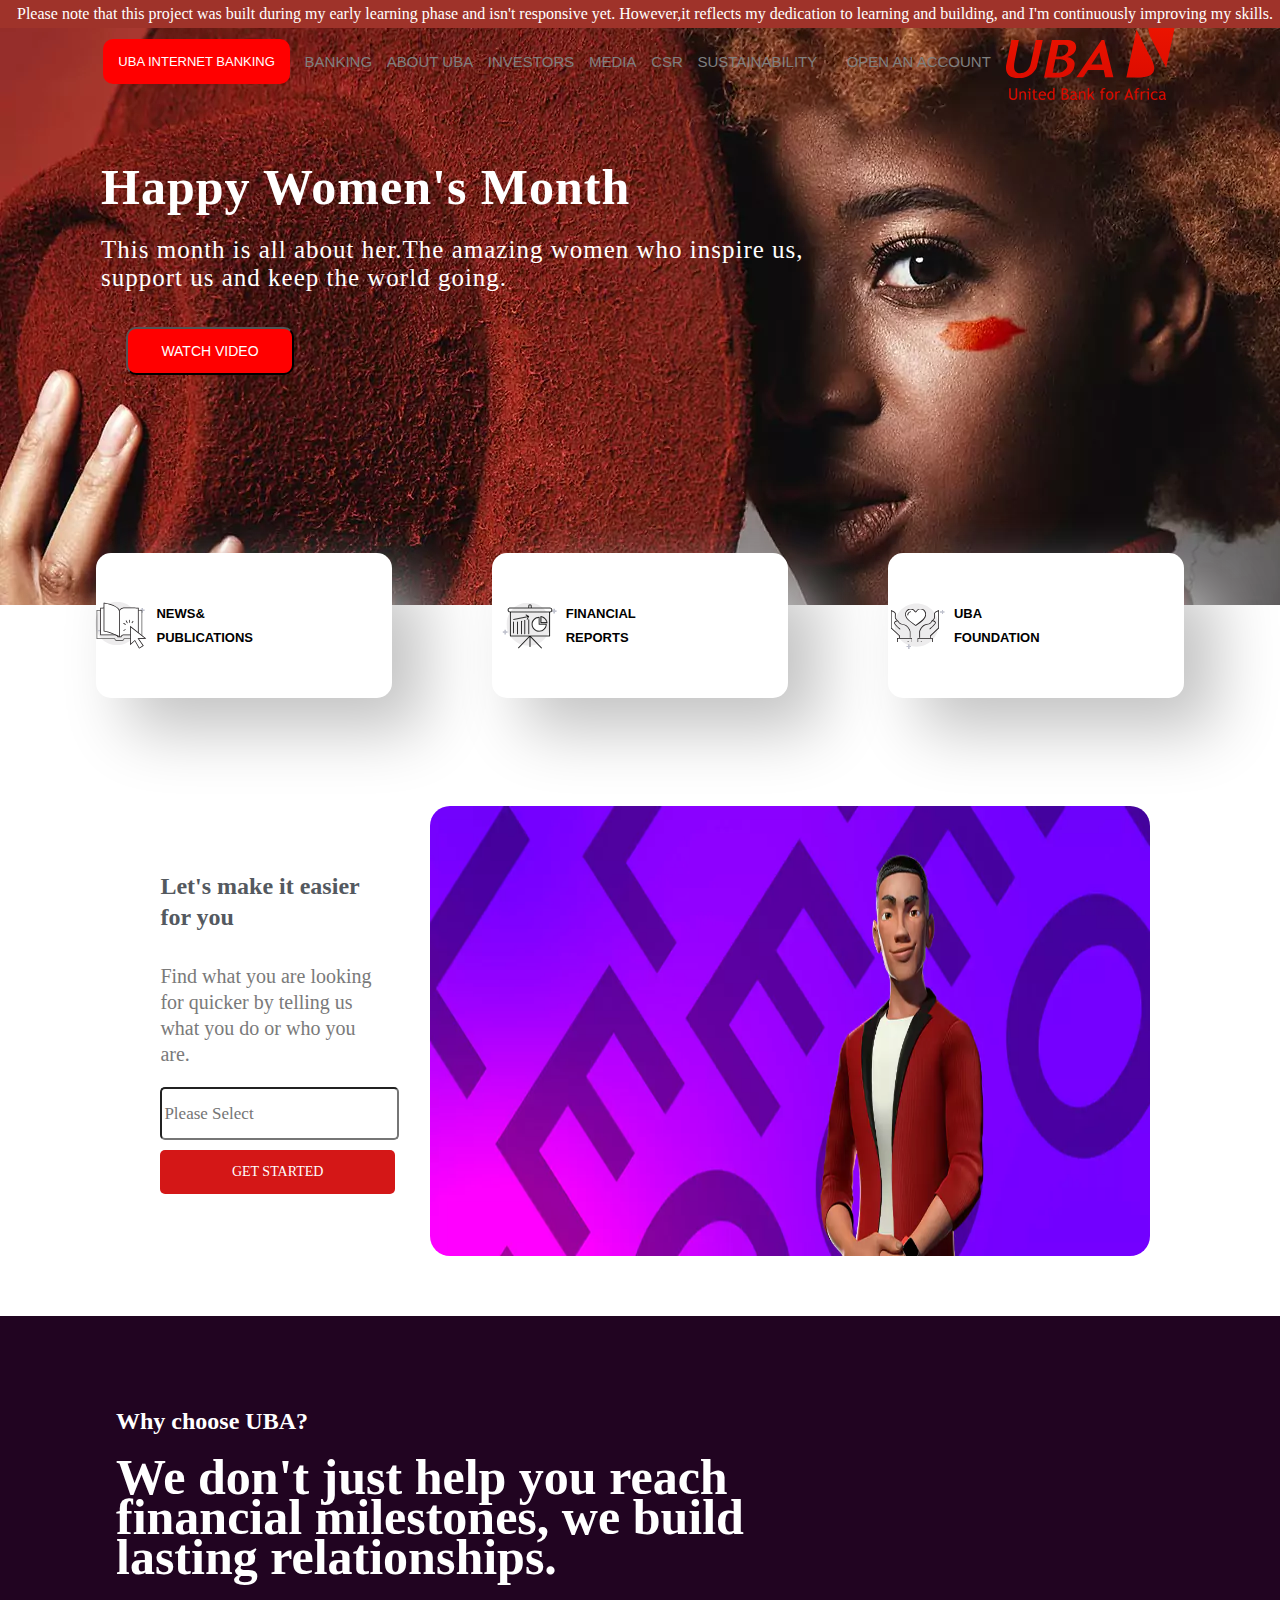
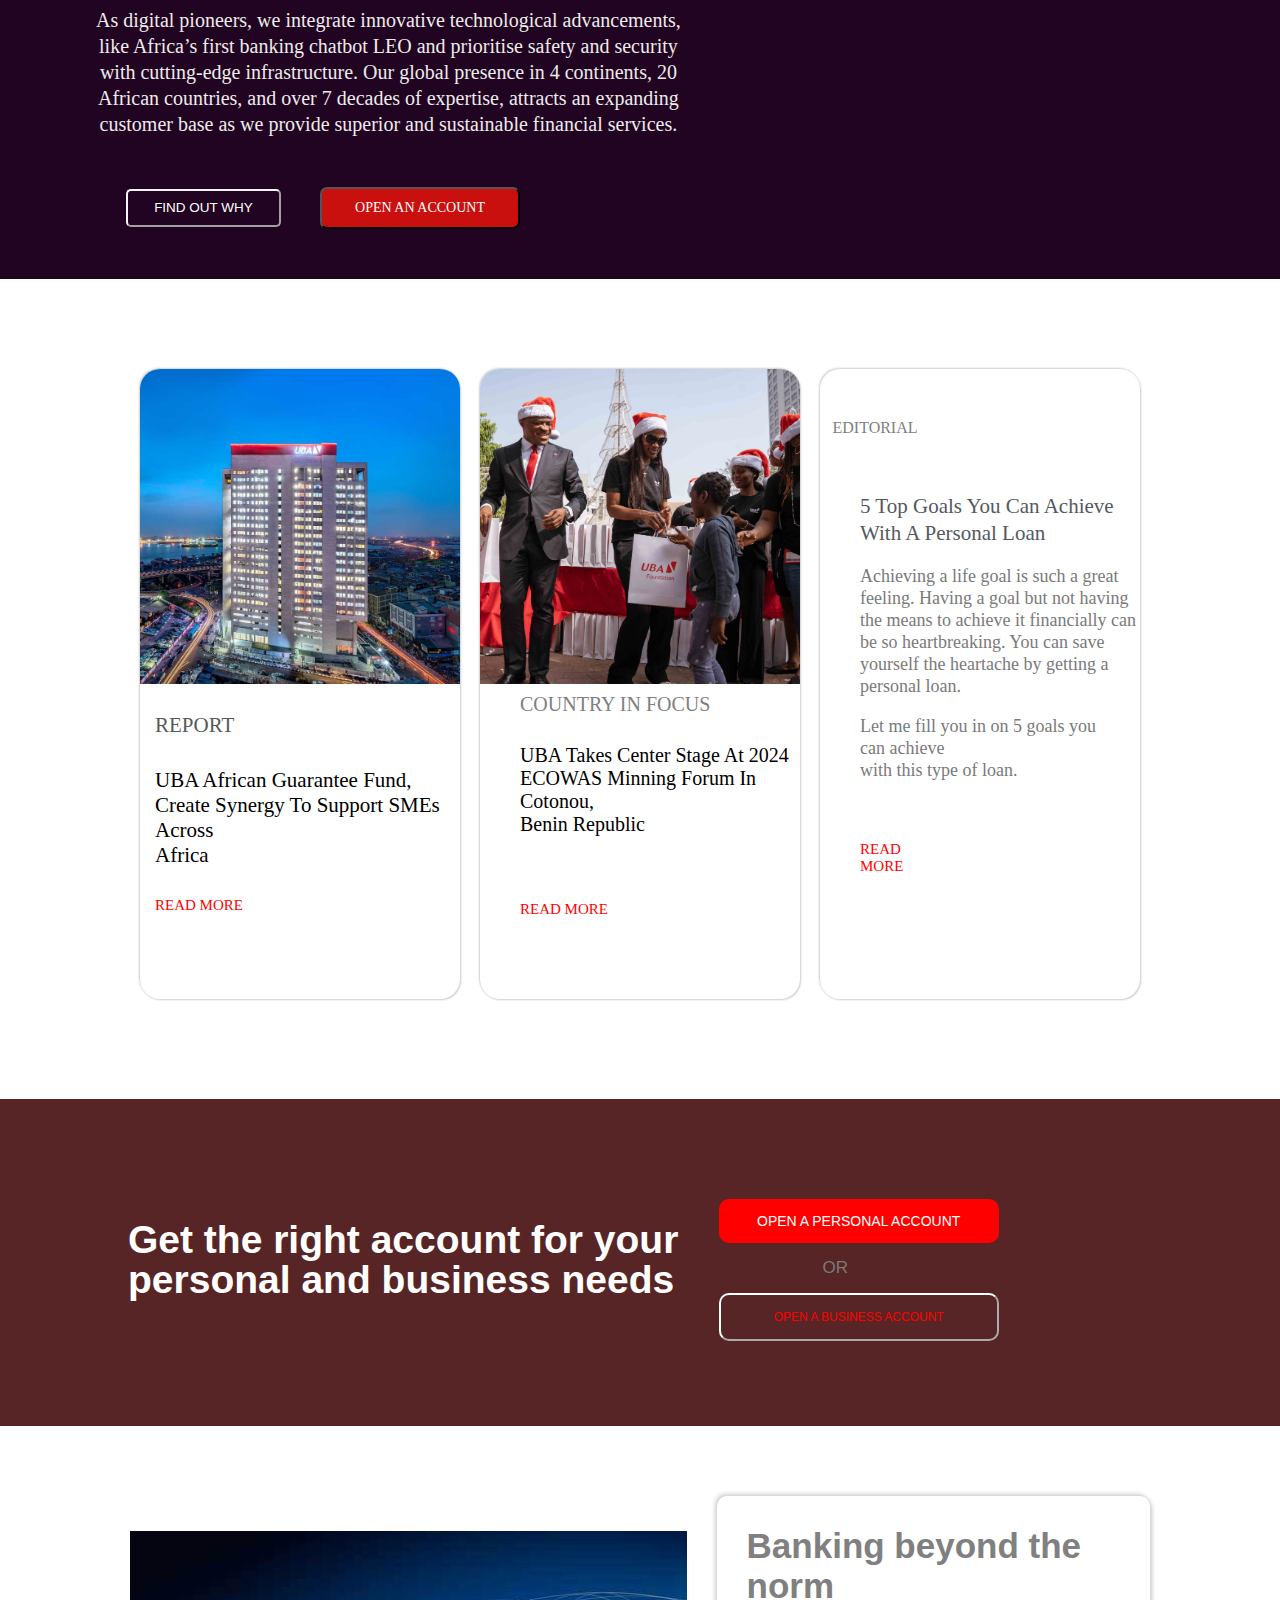
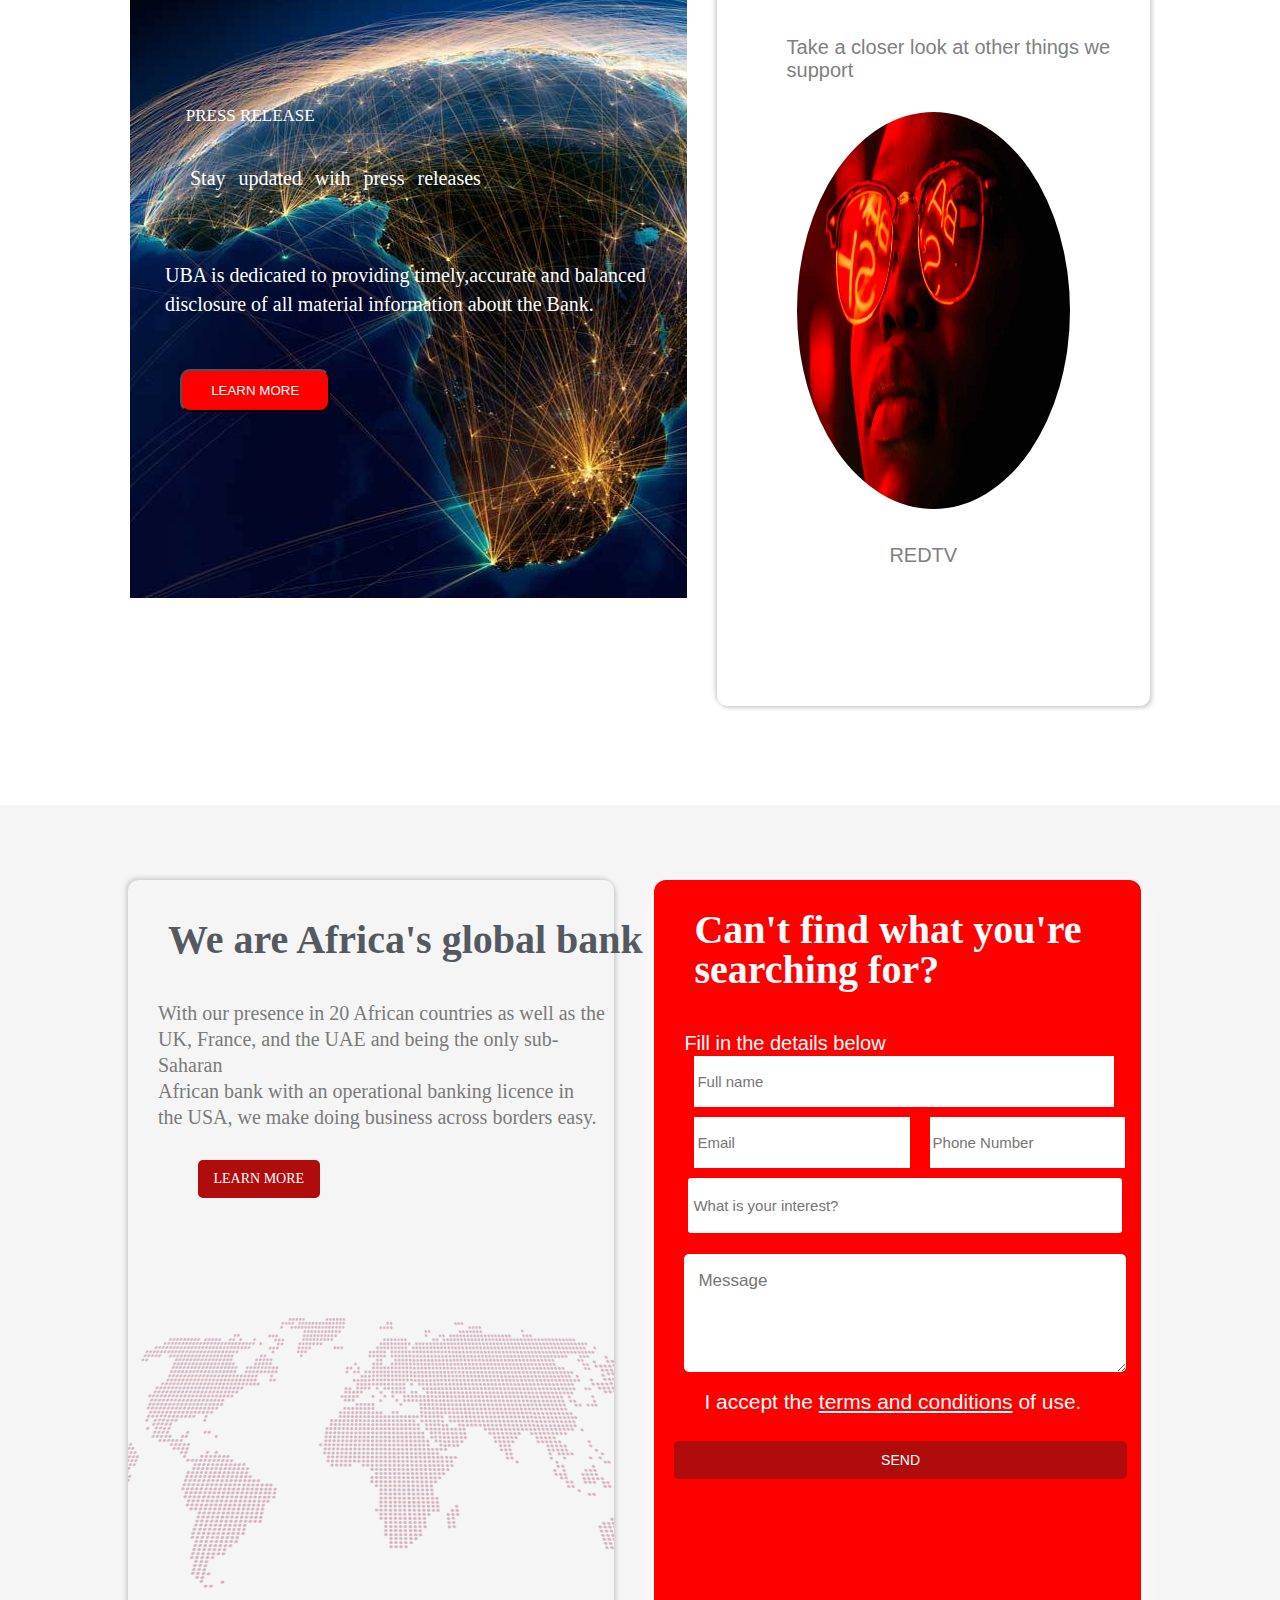
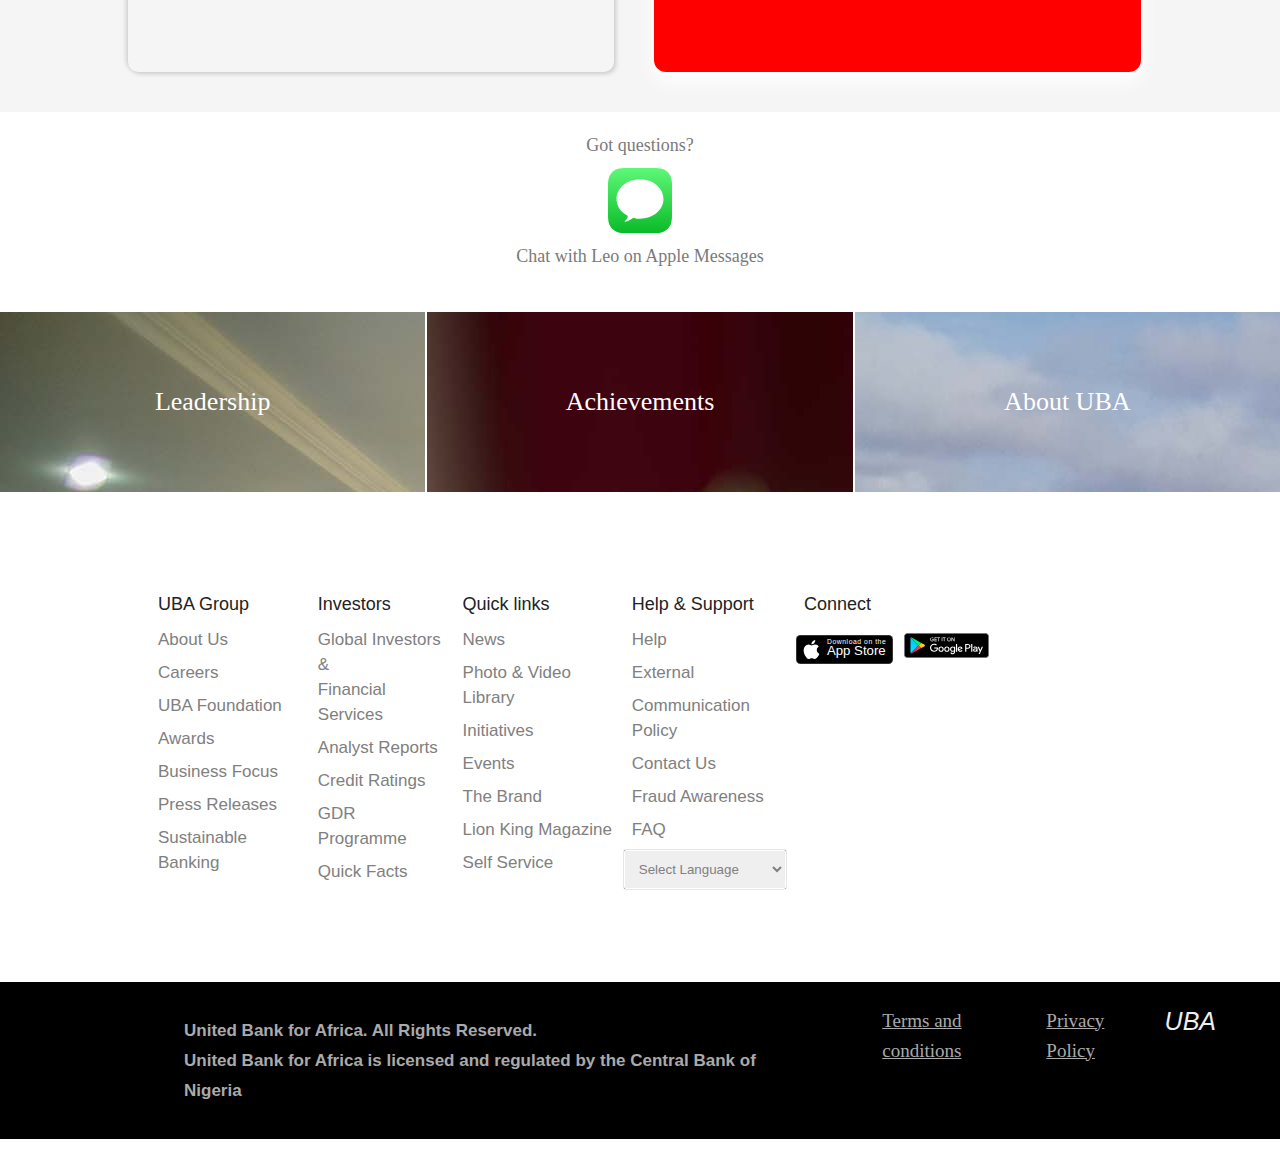
==== commit d36cde38: "added notice about project being from early learning phase and not fully responsive yet" ====
--- a/index.html
+++ b/index.html
@@ -4,13 +4,14 @@
 <head>
     <meta charset="UTF-8">
     <meta name="viewport" content="width=device-width, initial-scale=1.0">
-    <title>UBA WEBSITE</title>
+    <title>UBA WEBSITE(HTML, CSS Practice)</title>
       <link rel="stylesheet" href="./styles.css">
 </head>
 
 
 <body>
-    
+    <p class="respon">Please note that this project was built during my early learning phase and isn't responsive yet. However,it reflects my dedication to learning and building, and I'm continuously improving my skills.
+
         <div class="container">
             <nav class="bav">
                 <div class="navs">
@@ -373,5 +374,4 @@
     <div class="bod"></div>
     <div class="boa"></div>
 </div>
-
 </html>--- a/styles.css
+++ b/styles.css
@@ -1,6 +1,21 @@
 *{
     margin: 0;
     padding: 0;
+}
+
+.respon{
+    position: fixed;
+    top: 0;
+    left: 0;
+    width: 100%;
+    background-color: #9F332A; 
+    color: white;
+    padding: 5px;
+    text-align: center;
+    /* font-weight: bold; */
+    z-index: 1000;
+    margin: 0;
+border: none;
 }
 
 .container{
@@ -420,9 +435,8 @@
     height: 70vh;
     background-color:white;
     border-radius: 20px;
-box-shadow:        1px 1px 2px #cccccc,
+    box-shadow: 1px 1px 2px #cccccc,
              -1px -1px 2px #d0d0d0;
-
     overflow: hidden;
     margin-bottom: 100px;
    }
